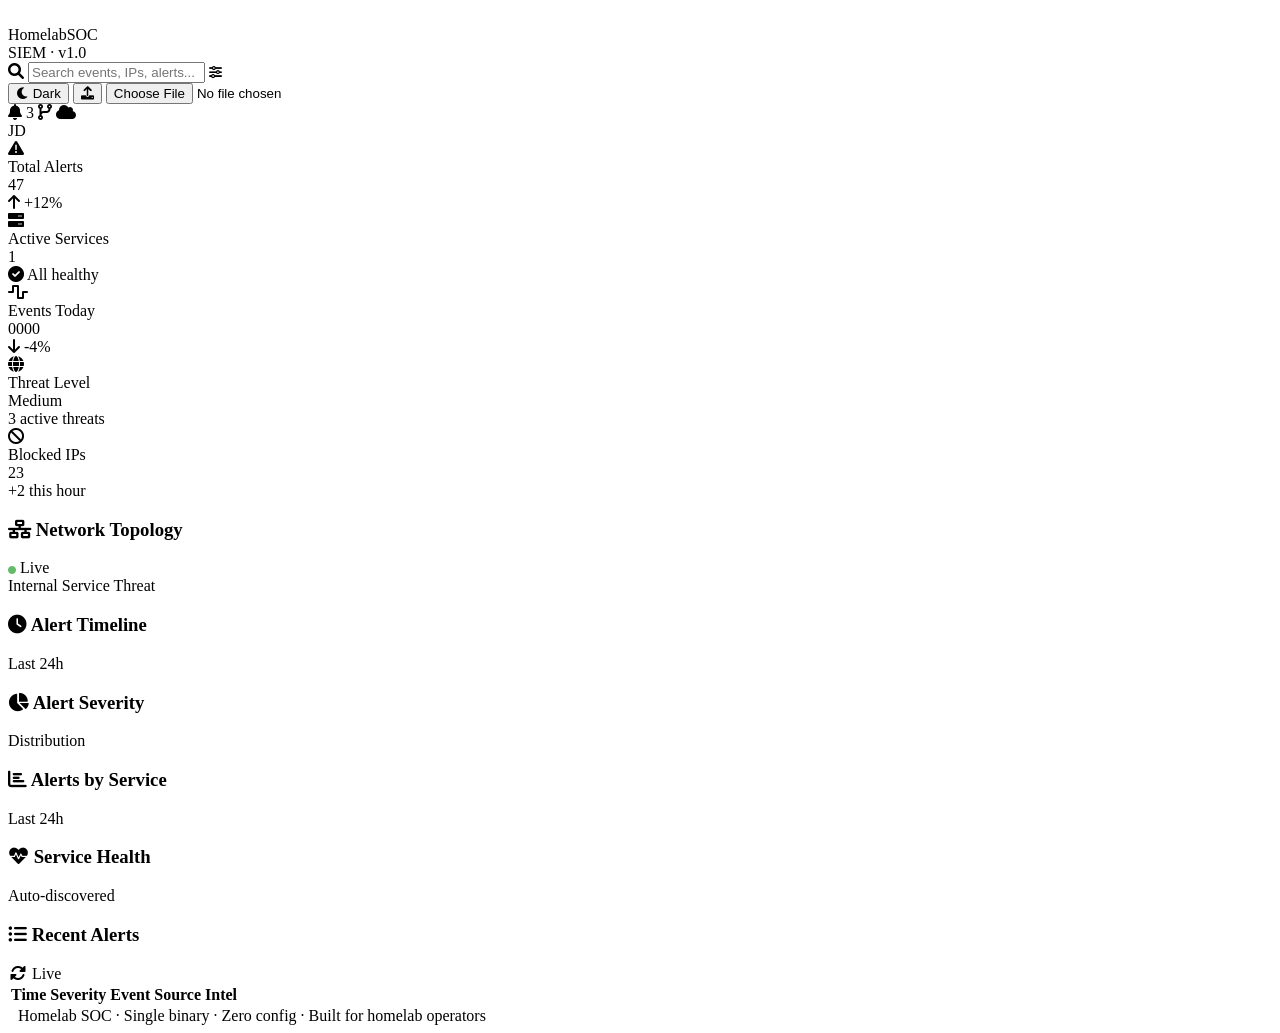
==== web/static/index.html @ e2dc28f8 "feat(core): initial MVP foundation for SEIMlite Lay the groundwork for SEIMlite with service discove" ====
<!DOCTYPE html>
<html lang="en">
<head>
    <meta charset="UTF-8" />
    <meta name="viewport" content="width=device-width, initial-scale=1.0" />
    <title>Homelab SOC · SIEM Dashboard</title>

    <link rel="stylesheet" href="/static/style.css">

    <!-- Font Awesome 6 (Free) -->
    <link rel="stylesheet" href="https://cdnjs.cloudflare.com/ajax/libs/font-awesome/6.0.0-beta3/css/all.min.css" />
    <!-- D3.js -->
    <script src="https://d3js.org/d3.v7.min.js"></script>
</head>
<body>
    <div class="app">

        <!-- ====== NAVBAR ====== -->
        <nav class="navbar">
            <div class="navbar-left">
                <div class="logo-icon">
                    <i class="fas fa-shield-halved"></i>
                </div>
                <div>
                    <div class="brand">Homelab<span>SOC</span></div>
                    <div class="brand-sub"><span class="status-led"></span> SIEM · v1.0</div>
                </div>
            </div>

            <div class="navbar-center">
                <i class="fas fa-search"></i>
                <input type="text" placeholder="Search events, IPs, alerts..." />
                <i class="fas fa-sliders-h" style="color:var(--text-muted); font-size:13px; cursor:pointer;"></i>
            </div>

            <div class="navbar-right">
                <!-- Theme Controls -->
                <div class="theme-controls">
                    <button class="theme-btn" id="themeToggle" title="Toggle dark/light theme">
                        <i class="fas fa-moon"></i> <span id="themeLabel">Dark</span>
                    </button>
                    <button class="theme-btn" id="uploadThemeBtn" title="Upload custom JSON theme">
                        <i class="fas fa-upload"></i>
                    </button>
                    <input type="file" id="customThemeInput" accept=".json" />
                </div>

                <span class="badge-icon">
                    <i class="fas fa-bell"></i>
                    <span class="dot">3</span>
                </span>
                <span class="badge-icon">
                    <i class="fas fa-code-branch"></i>
                </span>
                <span class="badge-icon">
                    <i class="fas fa-cloud"></i>
                </span>
                <div class="user-avatar">JD</div>
            </div>
        </nav>

        <!-- ====== STATS ROW ====== -->
        <section class="stats-row">
            <div class="stat-card">
                <div class="stat-icon red"><i class="fas fa-exclamation-triangle"></i></div>
                <div class="stat-info">
                    <div class="label">Total Alerts</div>
                    <div class="value">47</div>
                    <div class="change danger"><i class="fas fa-arrow-up"></i> +12%</div>
                </div>
            </div>
            <div class="stat-card">
                <div class="stat-icon blue"><i class="fas fa-server"></i></div>
                <div class="stat-info">
                    <div class="label">Active Services</div>
                    <div class="value">1</div>
                    <div class="change"><i class="fas fa-check-circle"></i> All healthy</div>
                </div>
            </div>
            <div class="stat-card">
                <div class="stat-icon green"><i class="fas fa-wave-square"></i></div>
                <div class="stat-info">
                    <div class="label">Events Today</div>
                    <div class="value">0000</div>
                    <div class="change"><i class="fas fa-arrow-down"></i> -4%</div>
                </div>
            </div>
            <div class="stat-card">
                <div class="stat-icon orange"><i class="fas fa-globe"></i></div>
                <div class="stat-info">
                    <div class="label">Threat Level</div>
                    <div class="value" style="color:var(--severity-high);">Medium</div>
                    <div class="change">3 active threats</div>
                </div>
            </div>
            <div class="stat-card">
                <div class="stat-icon purple"><i class="fas fa-ban"></i></div>
                <div class="stat-info">
                    <div class="label">Blocked IPs</div>
                    <div class="value">23</div>
                    <div class="change">+2 this hour</div>
                </div>
            </div>
        </section>

        <!-- ====== MAIN GRID ====== -->
        <div class="main-grid">
            <div class="panel">
                <div class="panel-header">
                    <h3><i class="fas fa-network-wired"></i> Network Topology</h3>
                    <span class="badge"><i class="fas fa-circle" style="color:#66bb6a;font-size:8px;"></i> Live</span>
                </div>
                <div id="network-map">
                    <div class="legend-mini">
                        <span><span class="legend-dot green"></span> Internal</span>
                        <span><span class="legend-dot blue"></span> Service</span>
                        <span><span class="legend-dot red"></span> Threat</span>
                    </div>
                </div>
            </div>

            <div class="panel">
                <div class="panel-header">
                    <h3><i class="fas fa-clock"></i> Alert Timeline</h3>
                    <span class="badge">Last 24h</span>
                </div>
                <div class="timeline" id="timelineContainer">
                    <!-- injected by JS -->
                </div>
            </div>
        </div>

         <!-- ====== CHARTS ROW ====== -->
        <div class="charts-row">
            <div class="panel">
                <div class="panel-header">
                    <h3><i class="fas fa-chart-pie"></i> Alert Severity</h3>
                    <span class="badge">Distribution</span>
                </div>
                <div id="pieChart" class="chart-container"></div>
            </div>
            <div class="panel">
                <div class="panel-header">
                    <h3><i class="fas fa-chart-bar"></i> Alerts by Service</h3>
                    <span class="badge">Last 24h</span>
                </div>
                <div id="barChart" class="chart-container"></div>
            </div>
        </div>

        <!-- ====== BOTTOM GRID ====== -->
        <div class="bottom-grid">
            <div class="panel">
                <div class="panel-header">
                    <h3><i class="fas fa-heartbeat"></i> Service Health</h3>
                    <span class="badge">Auto-discovered</span>
                </div>
                <div class="service-grid" id="serviceGrid"></div>
            </div>

            <div class="panel">
                <div class="panel-header">
                    <h3><i class="fas fa-list-ul"></i> Recent Alerts</h3>
                    <span class="badge"><i class="fas fa-sync-alt fa-fw"></i> Live</span>
                </div>
                <div class="alert-table-wrap">
                    <table class="alert-table">
                        <thead>
                            <tr>
                                <th>Time</th>
                                <th>Severity</th>
                                <th>Event</th>
                                <th>Source</th>
                                <th>Intel</th>
                            </tr>
                        </thead>
                        <tbody id="alertTableBody"></tbody>
                    </table>
                </div>
            </div>
        </div>

        <div class="footer-note">
            <i class="fas fa-shield-halved" style="margin-right:6px;"></i>
            Homelab SOC · Single binary · Zero config · Built for homelab operators
        </div>
        </div>
        
    <script src="/static/script.js"></script>
</body>
</html>
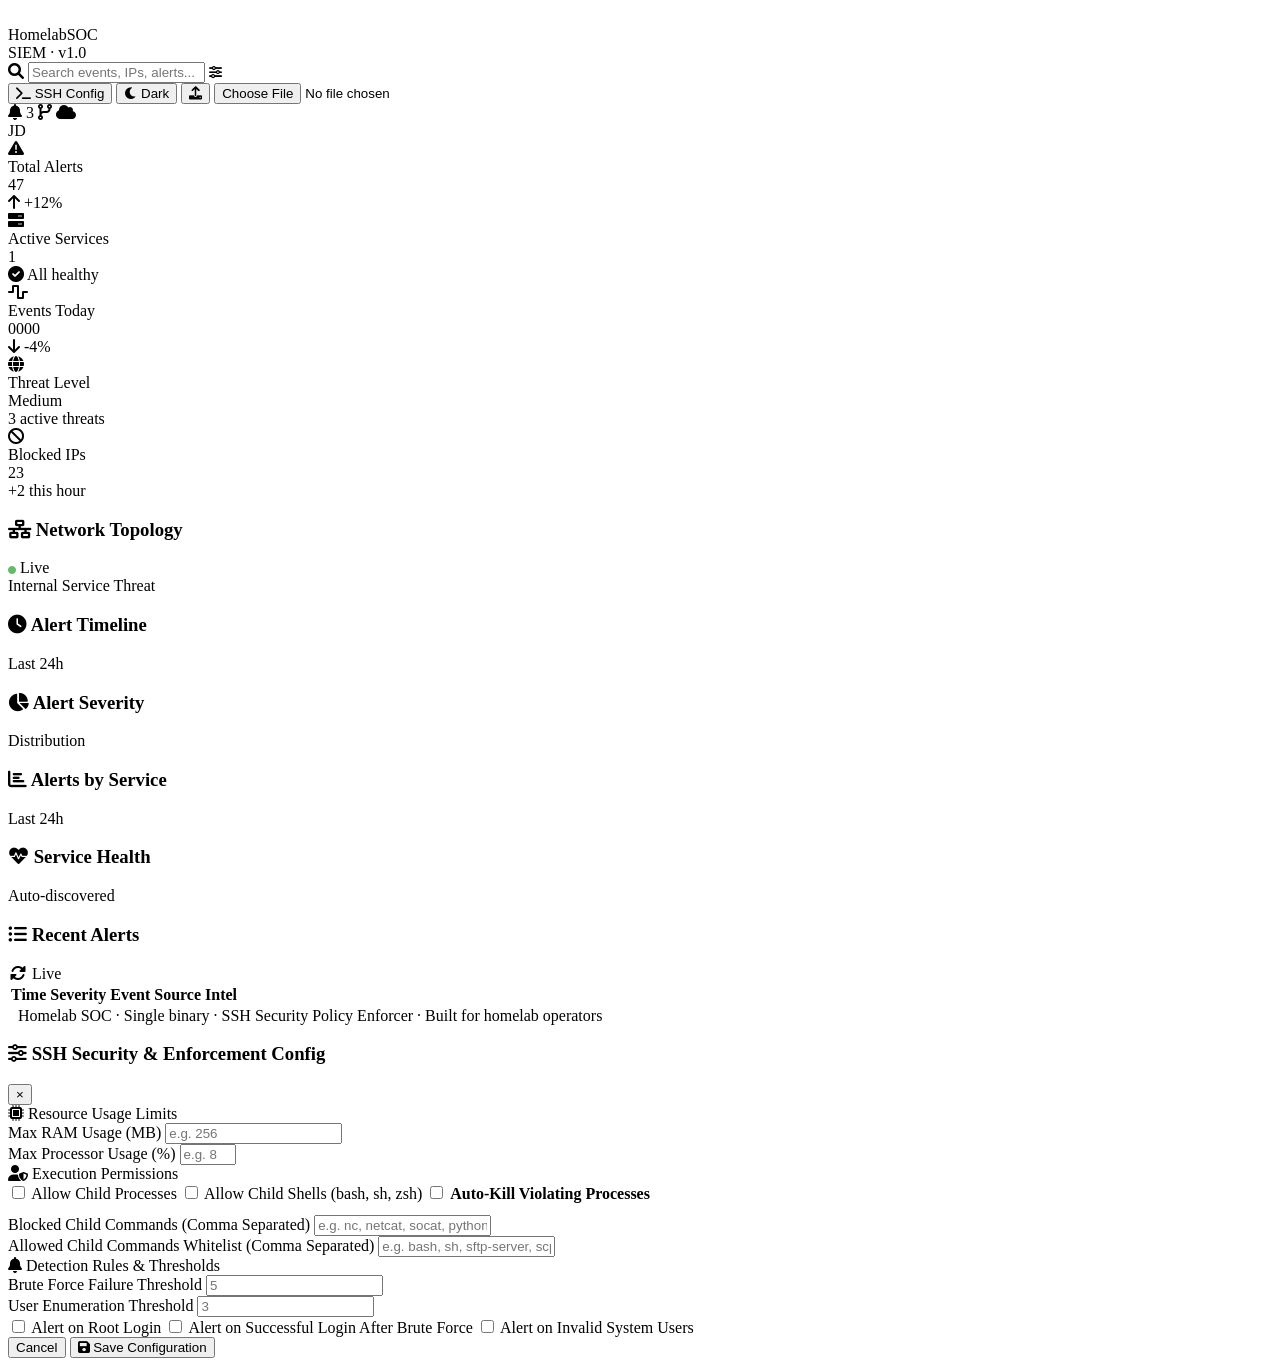
==== commit 3ed128dc: "feat(ssh): add advanced SSH security monitoring, resource limits & dynamic configuration - Add dynam" ====
--- a/web/static/index.html
+++ b/web/static/index.html
@@ -36,6 +36,9 @@
             <div class="navbar-right">
                 <!-- Theme Controls -->
                 <div class="theme-controls">
+                    <button class="theme-btn" id="sshConfigBtn" title="SSH Rules & Resource Settings">
+                        <i class="fas fa-terminal"></i> <span>SSH Config</span>
+                    </button>
                     <button class="theme-btn" id="themeToggle" title="Toggle dark/light theme">
                         <i class="fas fa-moon"></i> <span id="themeLabel">Dark</span>
                     </button>
@@ -182,10 +185,92 @@
 
         <div class="footer-note">
             <i class="fas fa-shield-halved" style="margin-right:6px;"></i>
-            Homelab SOC · Single binary · Zero config · Built for homelab operators
-        </div>
-        </div>
-        
+            Homelab SOC · Single binary · SSH Security Policy Enforcer · Built for homelab operators
+        </div>
+        </div>
+
+        <!-- ====== SSH CONFIG MODAL ====== -->
+        <div id="sshModal" class="modal-overlay">
+            <div class="modal-card">
+                <div class="modal-header">
+                    <h3><i class="fas fa-sliders-h"></i> SSH Security & Enforcement Config</h3>
+                    <button class="modal-close" id="closeSshModal">&times;</button>
+                </div>
+                <div class="modal-body">
+                    <form id="sshConfigForm">
+                        <div class="form-section-title"><i class="fas fa-microchip"></i> Resource Usage Limits</div>
+                        <div class="form-row">
+                            <div class="form-group">
+                                <label for="cfgMaxRam">Max RAM Usage (MB)</label>
+                                <input type="number" id="cfgMaxRam" step="10" min="0" placeholder="e.g. 256" />
+                            </div>
+                            <div class="form-group">
+                                <label for="cfgMaxCpu">Max Processor Usage (%)</label>
+                                <input type="number" id="cfgMaxCpu" step="5" min="0" max="100" placeholder="e.g. 80" />
+                            </div>
+                        </div>
+
+                        <div class="form-section-title"><i class="fas fa-user-shield"></i> Execution Permissions</div>
+                        <div class="form-row checkboxes">
+                            <label class="checkbox-label">
+                                <input type="checkbox" id="cfgAllowChildProcess" />
+                                <span>Allow Child Processes</span>
+                            </label>
+                            <label class="checkbox-label">
+                                <input type="checkbox" id="cfgAllowChildShell" />
+                                <span>Allow Child Shells (bash, sh, zsh)</span>
+                            </label>
+                            <label class="checkbox-label">
+                                <input type="checkbox" id="cfgAutoKillViolators" />
+                                <span style="color:var(--severity-critical); font-weight:600;">Auto-Kill Violating Processes</span>
+                            </label>
+                        </div>
+
+                        <div class="form-group" style="margin-top:12px;">
+                            <label for="cfgBlockedProcs">Blocked Child Commands (Comma Separated)</label>
+                            <input type="text" id="cfgBlockedProcs" placeholder="e.g. nc, netcat, socat, python3, wget" />
+                        </div>
+                        <div class="form-group">
+                            <label for="cfgAllowedProcs">Allowed Child Commands Whitelist (Comma Separated)</label>
+                            <input type="text" id="cfgAllowedProcs" placeholder="e.g. bash, sh, sftp-server, scp" />
+                        </div>
+
+                        <div class="form-section-title"><i class="fas fa-bell"></i> Detection Rules & Thresholds</div>
+                        <div class="form-row">
+                            <div class="form-group">
+                                <label for="cfgBruteThreshold">Brute Force Failure Threshold</label>
+                                <input type="number" id="cfgBruteThreshold" min="1" placeholder="5" />
+                            </div>
+                            <div class="form-group">
+                                <label for="cfgUserEnumThreshold">User Enumeration Threshold</label>
+                                <input type="number" id="cfgUserEnumThreshold" min="1" placeholder="3" />
+                            </div>
+                        </div>
+
+                        <div class="form-row checkboxes">
+                            <label class="checkbox-label">
+                                <input type="checkbox" id="cfgAlertRootLogin" />
+                                <span>Alert on Root Login</span>
+                            </label>
+                            <label class="checkbox-label">
+                                <input type="checkbox" id="cfgAlertBruteSuccess" />
+                                <span>Alert on Successful Login After Brute Force</span>
+                            </label>
+                            <label class="checkbox-label">
+                                <input type="checkbox" id="cfgAlertInvalidUser" />
+                                <span>Alert on Invalid System Users</span>
+                            </label>
+                        </div>
+
+                        <div class="modal-footer">
+                            <button type="button" class="btn btn-secondary" id="cancelSshModal">Cancel</button>
+                            <button type="submit" class="btn btn-primary"><i class="fas fa-save"></i> Save Configuration</button>
+                        </div>
+                    </form>
+                </div>
+            </div>
+        </div>
+
     <script src="/static/script.js"></script>
 </body>
 </html>
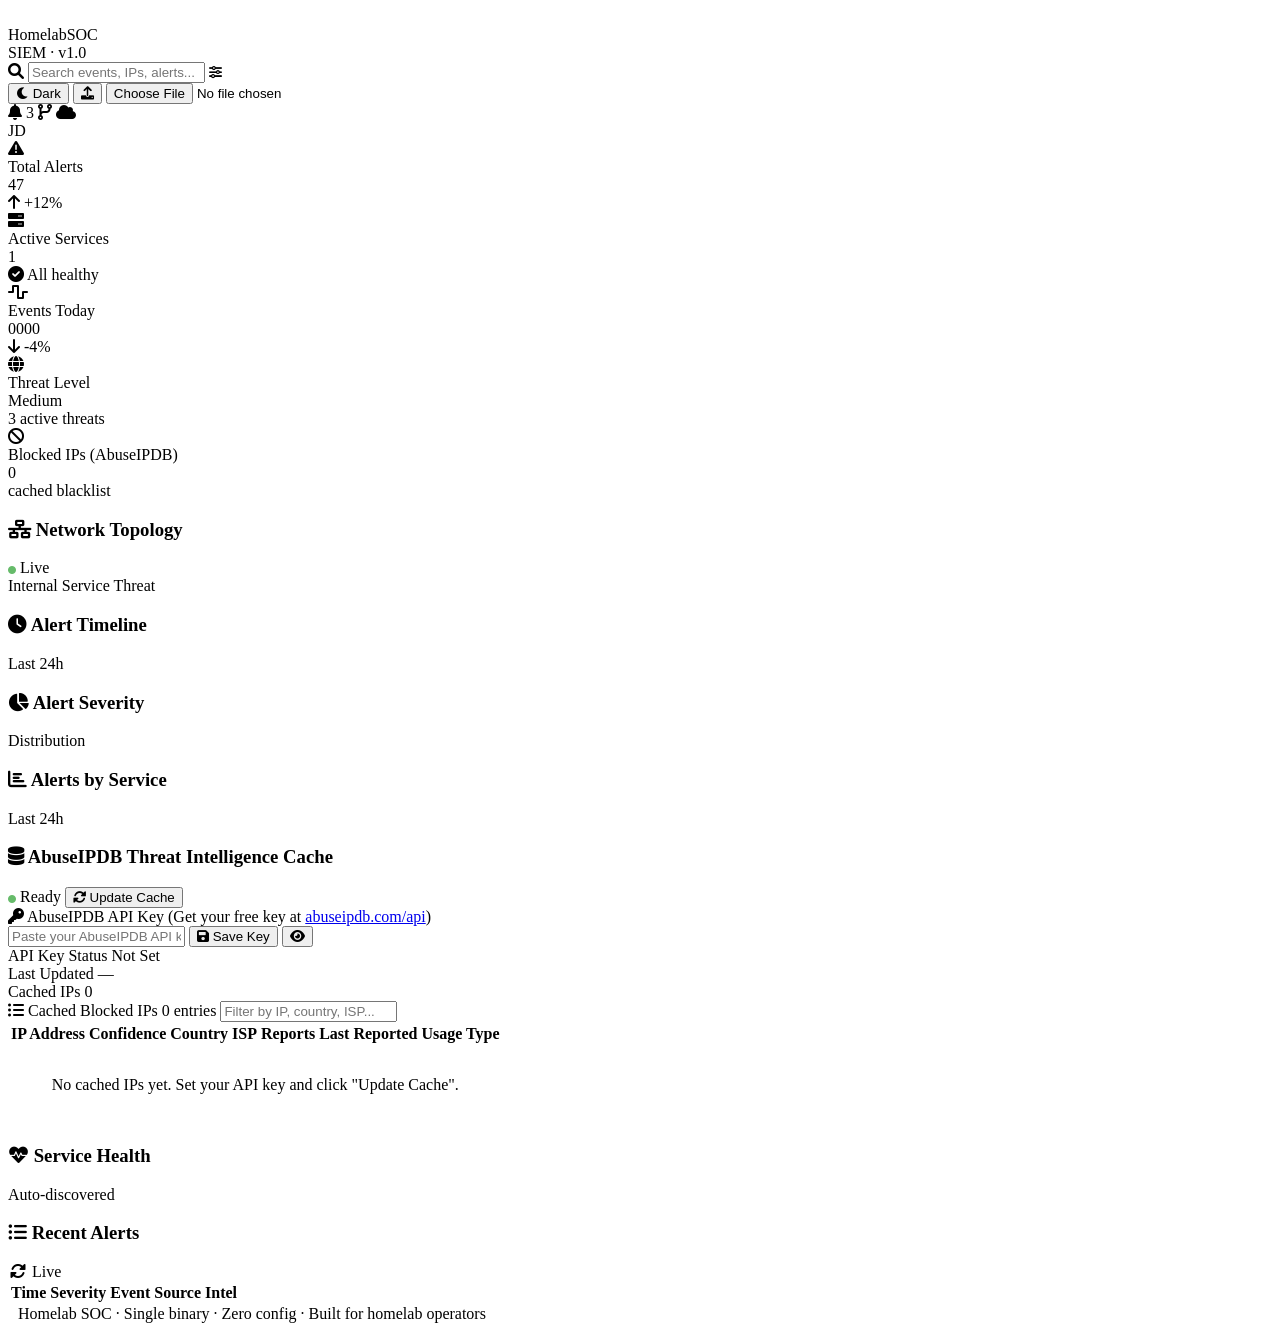
==== commit 973fb508: "feat(nextcloud): add Nextcloud normalizer and integrate service detection" ====
--- a/web/static/index.html
+++ b/web/static/index.html
@@ -36,9 +36,6 @@
             <div class="navbar-right">
                 <!-- Theme Controls -->
                 <div class="theme-controls">
-                    <button class="theme-btn" id="sshConfigBtn" title="SSH Rules & Resource Settings">
-                        <i class="fas fa-terminal"></i> <span>SSH Config</span>
-                    </button>
                     <button class="theme-btn" id="themeToggle" title="Toggle dark/light theme">
                         <i class="fas fa-moon"></i> <span id="themeLabel">Dark</span>
                     </button>
@@ -68,7 +65,7 @@
                 <div class="stat-icon red"><i class="fas fa-exclamation-triangle"></i></div>
                 <div class="stat-info">
                     <div class="label">Total Alerts</div>
-                    <div class="value">47</div>
+                    <div class="value" id="stat-total-alerts">47</div>
                     <div class="change danger"><i class="fas fa-arrow-up"></i> +12%</div>
                 </div>
             </div>
@@ -76,7 +73,7 @@
                 <div class="stat-icon blue"><i class="fas fa-server"></i></div>
                 <div class="stat-info">
                     <div class="label">Active Services</div>
-                    <div class="value">1</div>
+                    <div class="value" id="stat-active-services">1</div>
                     <div class="change"><i class="fas fa-check-circle"></i> All healthy</div>
                 </div>
             </div>
@@ -84,7 +81,7 @@
                 <div class="stat-icon green"><i class="fas fa-wave-square"></i></div>
                 <div class="stat-info">
                     <div class="label">Events Today</div>
-                    <div class="value">0000</div>
+                    <div class="value" id="stat-events-today">0000</div>
                     <div class="change"><i class="fas fa-arrow-down"></i> -4%</div>
                 </div>
             </div>
@@ -92,16 +89,16 @@
                 <div class="stat-icon orange"><i class="fas fa-globe"></i></div>
                 <div class="stat-info">
                     <div class="label">Threat Level</div>
-                    <div class="value" style="color:var(--severity-high);">Medium</div>
-                    <div class="change">3 active threats</div>
+                    <div class="value" id="stat-threat-level" style="color:var(--severity-high);">Medium</div>
+                    <div class="change" id="stat-active-threats">3 active threats</div>
                 </div>
             </div>
             <div class="stat-card">
                 <div class="stat-icon purple"><i class="fas fa-ban"></i></div>
                 <div class="stat-info">
-                    <div class="label">Blocked IPs</div>
-                    <div class="value">23</div>
-                    <div class="change">+2 this hour</div>
+                    <div class="label">Blocked IPs (AbuseIPDB)</div>
+                    <div class="value" id="stat-blocked-ips">0</div>
+                    <div class="change" id="stat-blocked-change">cached blacklist</div>
                 </div>
             </div>
         </section>
@@ -148,6 +145,98 @@
                     <span class="badge">Last 24h</span>
                 </div>
                 <div id="barChart" class="chart-container"></div>
+            </div>
+        </div>
+
+        <!-- ====== ABUSEIPDB PANEL ====== -->
+        <div class="panel abuseipdb-panel">
+            <div class="panel-header">
+                <h3><i class="fas fa-database"></i> AbuseIPDB Threat Intelligence Cache</h3>
+                <div class="abuseipdb-header-actions">
+                    <span class="badge" id="abuseipdb-status-badge">
+                        <i class="fas fa-circle" style="color:#66bb6a;font-size:8px;"></i> Ready
+                    </span>
+                    <button class="theme-btn" id="abuseipdbRefreshBtn" title="Refresh blocked IP database from AbuseIPDB">
+                        <i class="fas fa-sync-alt"></i> Update Cache
+                    </button>
+                </div>
+            </div>
+
+            <!-- API Key Configuration -->
+            <div class="abuseipdb-config">
+                <div class="abuseipdb-config-row">
+                    <div class="abuseipdb-config-group">
+                        <label class="abuseipdb-label">
+                            <i class="fas fa-key"></i> AbuseIPDB API Key
+                            <span class="abuseipdb-key-hint">(Get your free key at <a href="https://www.abuseipdb.com/api" target="_blank" rel="noopener">abuseipdb.com/api</a>)</span>
+                        </label>
+                        <div class="abuseipdb-key-row">
+                            <input type="password"
+                                   id="abuseipdbApiKey"
+                                   class="abuseipdb-key-input"
+                                   placeholder="Paste your AbuseIPDB API key here..."
+                                   autocomplete="off" />
+                            <button class="theme-btn" id="abuseipdbSaveKey">
+                                <i class="fas fa-save"></i> Save Key
+                            </button>
+                            <button class="theme-btn" id="abuseipdbToggleKey" title="Show/hide key">
+                                <i class="fas fa-eye"></i>
+                            </button>
+                        </div>
+                    </div>
+                    <div class="abuseipdb-meta-group">
+                        <div class="abuseipdb-meta-item">
+                            <span class="abuseipdb-meta-label">API Key Status</span>
+                            <span class="abuseipdb-meta-value" id="abuseipdb-key-status">
+                                <span class="severity-tag low">Not Set</span>
+                            </span>
+                        </div>
+                        <div class="abuseipdb-meta-item">
+                            <span class="abuseipdb-meta-label">Last Updated</span>
+                            <span class="abuseipdb-meta-value" id="abuseipdb-last-updated">—</span>
+                        </div>
+                        <div class="abuseipdb-meta-item">
+                            <span class="abuseipdb-meta-label">Cached IPs</span>
+                            <span class="abuseipdb-meta-value" id="abuseipdb-total-cached">0</span>
+                        </div>
+                    </div>
+                </div>
+                <div id="abuseipdb-error-msg" class="abuseipdb-error" style="display:none;"></div>
+            </div>
+
+            <!-- Blocked IPs Table -->
+            <div class="abuseipdb-table-header">
+                <span class="abuseipdb-section-title">
+                    <i class="fas fa-list-ul"></i> Cached Blocked IPs
+                    <span class="badge" id="abuseipdb-list-count">0 entries</span>
+                </span>
+                <input type="text"
+                       id="abuseipdbSearch"
+                       class="abuseipdb-search"
+                       placeholder="Filter by IP, country, ISP..." />
+            </div>
+
+            <div class="alert-table-wrap">
+                <table class="alert-table">
+                    <thead>
+                        <tr>
+                            <th>IP Address</th>
+                            <th>Confidence</th>
+                            <th>Country</th>
+                            <th>ISP</th>
+                            <th>Reports</th>
+                            <th>Last Reported</th>
+                            <th>Usage Type</th>
+                        </tr>
+                    </thead>
+                    <tbody id="abuseipdbTableBody">
+                        <tr>
+                            <td colspan="7" style="text-align:center;color:var(--text-muted);padding:30px;">
+                                No cached IPs yet. Set your API key and click "Update Cache".
+                            </td>
+                        </tr>
+                    </tbody>
+                </table>
             </div>
         </div>
 
@@ -185,92 +274,10 @@
 
         <div class="footer-note">
             <i class="fas fa-shield-halved" style="margin-right:6px;"></i>
-            Homelab SOC · Single binary · SSH Security Policy Enforcer · Built for homelab operators
-        </div>
-        </div>
-
-        <!-- ====== SSH CONFIG MODAL ====== -->
-        <div id="sshModal" class="modal-overlay">
-            <div class="modal-card">
-                <div class="modal-header">
-                    <h3><i class="fas fa-sliders-h"></i> SSH Security & Enforcement Config</h3>
-                    <button class="modal-close" id="closeSshModal">&times;</button>
-                </div>
-                <div class="modal-body">
-                    <form id="sshConfigForm">
-                        <div class="form-section-title"><i class="fas fa-microchip"></i> Resource Usage Limits</div>
-                        <div class="form-row">
-                            <div class="form-group">
-                                <label for="cfgMaxRam">Max RAM Usage (MB)</label>
-                                <input type="number" id="cfgMaxRam" step="10" min="0" placeholder="e.g. 256" />
-                            </div>
-                            <div class="form-group">
-                                <label for="cfgMaxCpu">Max Processor Usage (%)</label>
-                                <input type="number" id="cfgMaxCpu" step="5" min="0" max="100" placeholder="e.g. 80" />
-                            </div>
-                        </div>
-
-                        <div class="form-section-title"><i class="fas fa-user-shield"></i> Execution Permissions</div>
-                        <div class="form-row checkboxes">
-                            <label class="checkbox-label">
-                                <input type="checkbox" id="cfgAllowChildProcess" />
-                                <span>Allow Child Processes</span>
-                            </label>
-                            <label class="checkbox-label">
-                                <input type="checkbox" id="cfgAllowChildShell" />
-                                <span>Allow Child Shells (bash, sh, zsh)</span>
-                            </label>
-                            <label class="checkbox-label">
-                                <input type="checkbox" id="cfgAutoKillViolators" />
-                                <span style="color:var(--severity-critical); font-weight:600;">Auto-Kill Violating Processes</span>
-                            </label>
-                        </div>
-
-                        <div class="form-group" style="margin-top:12px;">
-                            <label for="cfgBlockedProcs">Blocked Child Commands (Comma Separated)</label>
-                            <input type="text" id="cfgBlockedProcs" placeholder="e.g. nc, netcat, socat, python3, wget" />
-                        </div>
-                        <div class="form-group">
-                            <label for="cfgAllowedProcs">Allowed Child Commands Whitelist (Comma Separated)</label>
-                            <input type="text" id="cfgAllowedProcs" placeholder="e.g. bash, sh, sftp-server, scp" />
-                        </div>
-
-                        <div class="form-section-title"><i class="fas fa-bell"></i> Detection Rules & Thresholds</div>
-                        <div class="form-row">
-                            <div class="form-group">
-                                <label for="cfgBruteThreshold">Brute Force Failure Threshold</label>
-                                <input type="number" id="cfgBruteThreshold" min="1" placeholder="5" />
-                            </div>
-                            <div class="form-group">
-                                <label for="cfgUserEnumThreshold">User Enumeration Threshold</label>
-                                <input type="number" id="cfgUserEnumThreshold" min="1" placeholder="3" />
-                            </div>
-                        </div>
-
-                        <div class="form-row checkboxes">
-                            <label class="checkbox-label">
-                                <input type="checkbox" id="cfgAlertRootLogin" />
-                                <span>Alert on Root Login</span>
-                            </label>
-                            <label class="checkbox-label">
-                                <input type="checkbox" id="cfgAlertBruteSuccess" />
-                                <span>Alert on Successful Login After Brute Force</span>
-                            </label>
-                            <label class="checkbox-label">
-                                <input type="checkbox" id="cfgAlertInvalidUser" />
-                                <span>Alert on Invalid System Users</span>
-                            </label>
-                        </div>
-
-                        <div class="modal-footer">
-                            <button type="button" class="btn btn-secondary" id="cancelSshModal">Cancel</button>
-                            <button type="submit" class="btn btn-primary"><i class="fas fa-save"></i> Save Configuration</button>
-                        </div>
-                    </form>
-                </div>
-            </div>
-        </div>
-
+            Homelab SOC · Single binary · Zero config · Built for homelab operators
+        </div>
+        </div>
+        
     <script src="/static/script.js"></script>
 </body>
 </html>
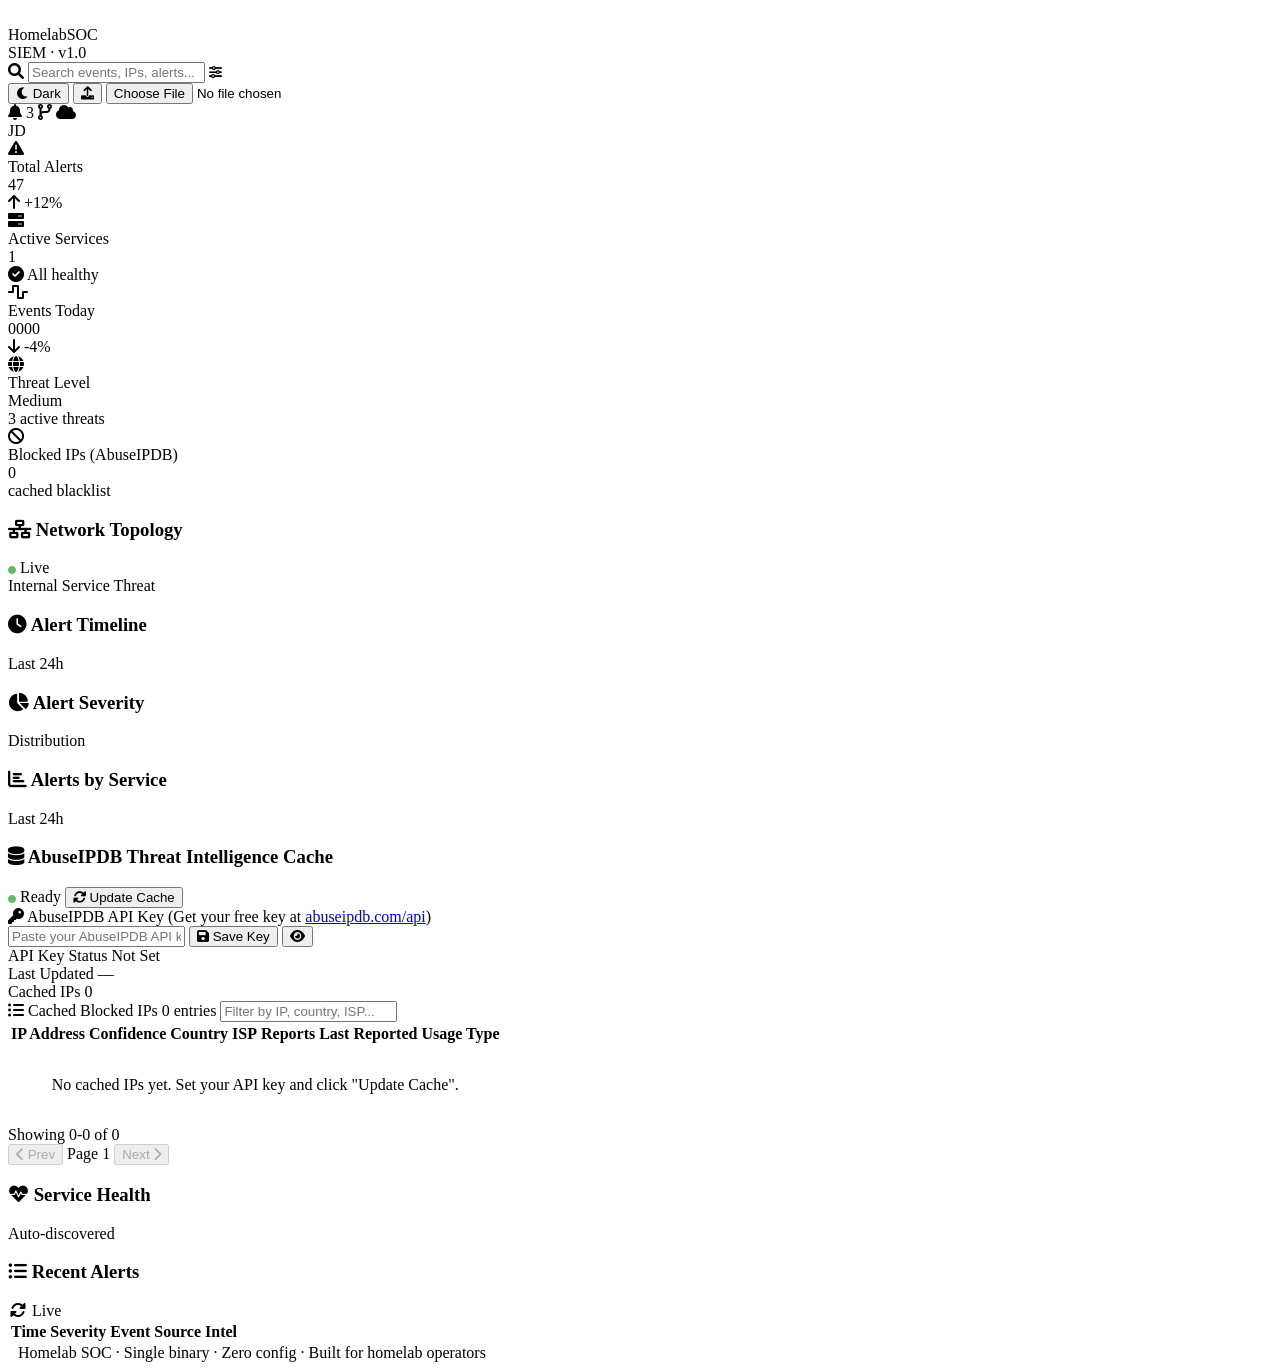
==== commit 51b9d749: "feat(abuseipdb): add SQLite-backed blacklist caching, alert enrichment, and dashboard management Imp" ====
--- a/web/static/index.html
+++ b/web/static/index.html
@@ -238,6 +238,20 @@
                     </tbody>
                 </table>
             </div>
+
+            <!-- Pagination controls -->
+            <div class="abuseipdb-pagination" id="abuseipdbPagination">
+                <div class="pagination-info" id="abuseipdbPageInfo">Showing 0-0 of 0</div>
+                <div class="pagination-actions">
+                    <button class="theme-btn pagination-btn" id="abuseipdbPrevPage" title="Previous Page" disabled>
+                        <i class="fas fa-chevron-left"></i> Prev
+                    </button>
+                    <span class="pagination-current" id="abuseipdbPageNumber">Page 1</span>
+                    <button class="theme-btn pagination-btn" id="abuseipdbNextPage" title="Next Page" disabled>
+                        Next <i class="fas fa-chevron-right"></i>
+                    </button>
+                </div>
+            </div>
         </div>
 
         <!-- ====== BOTTOM GRID ====== -->
